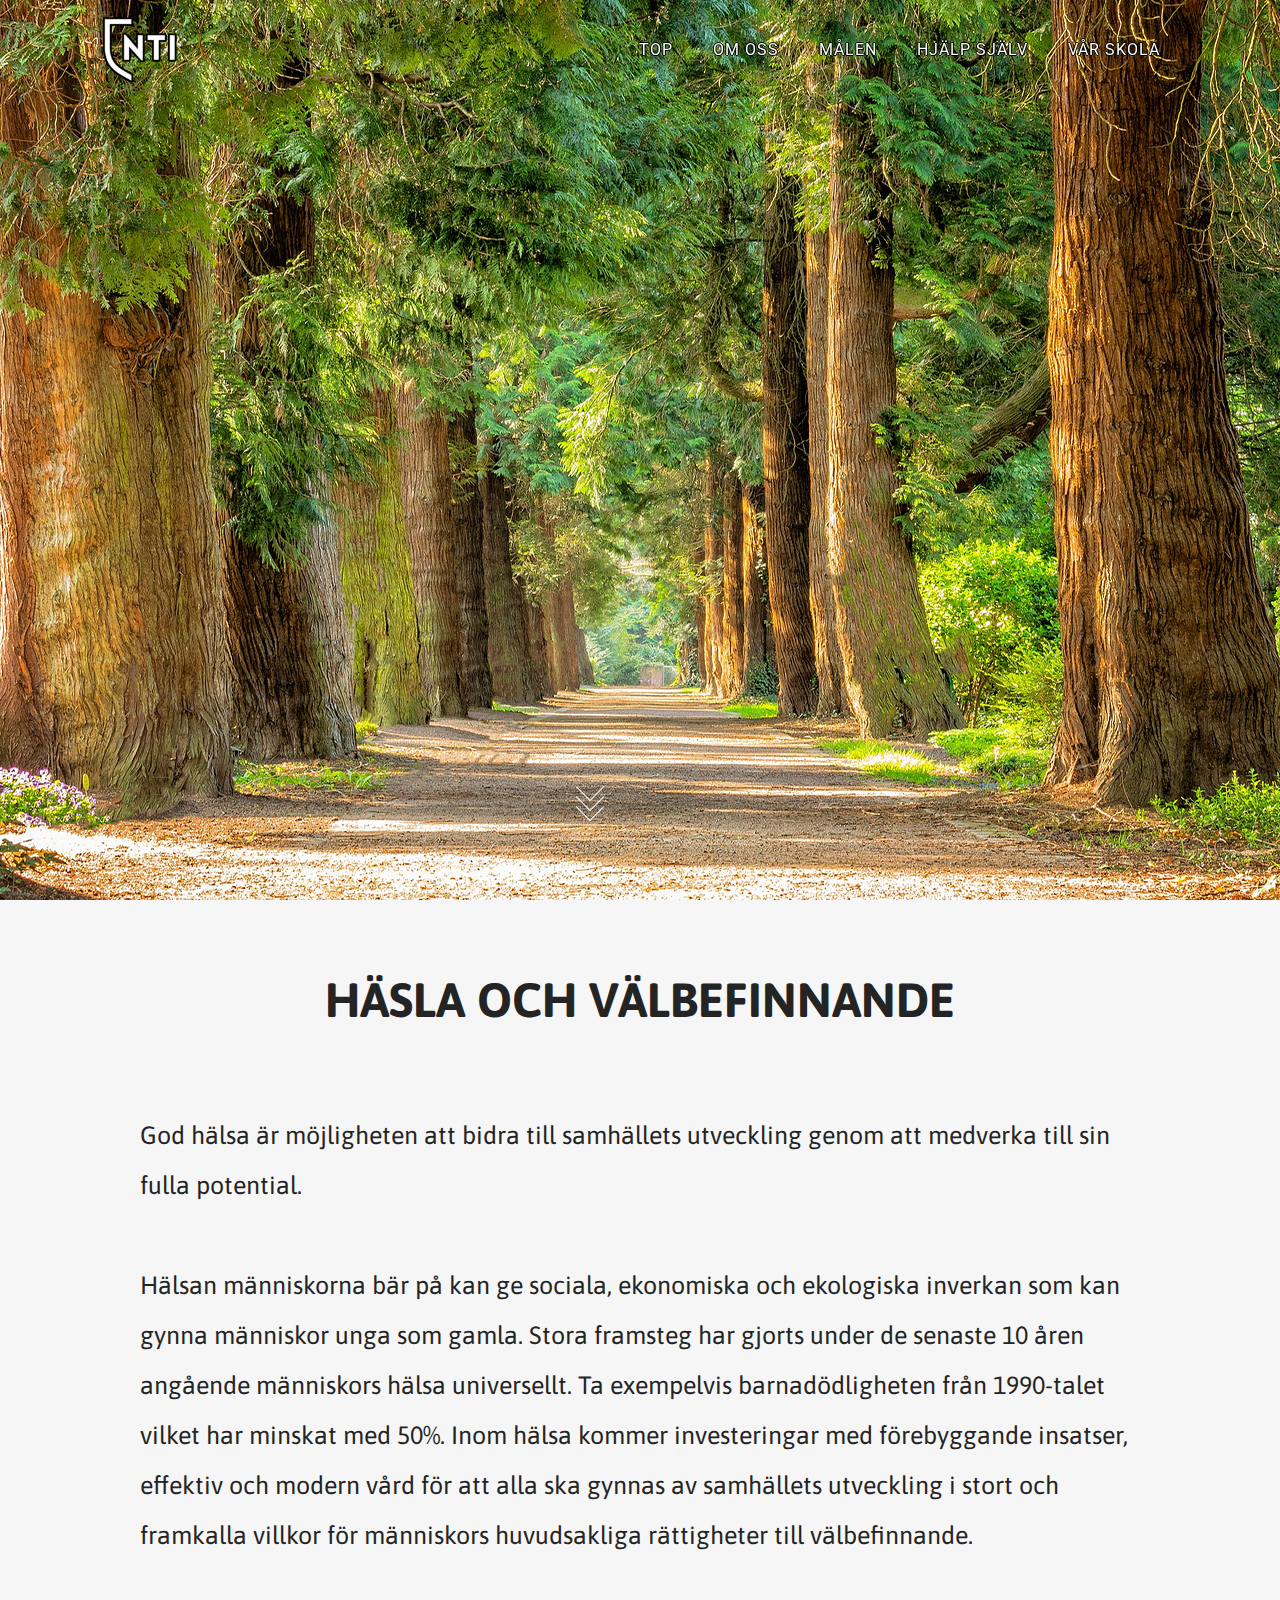
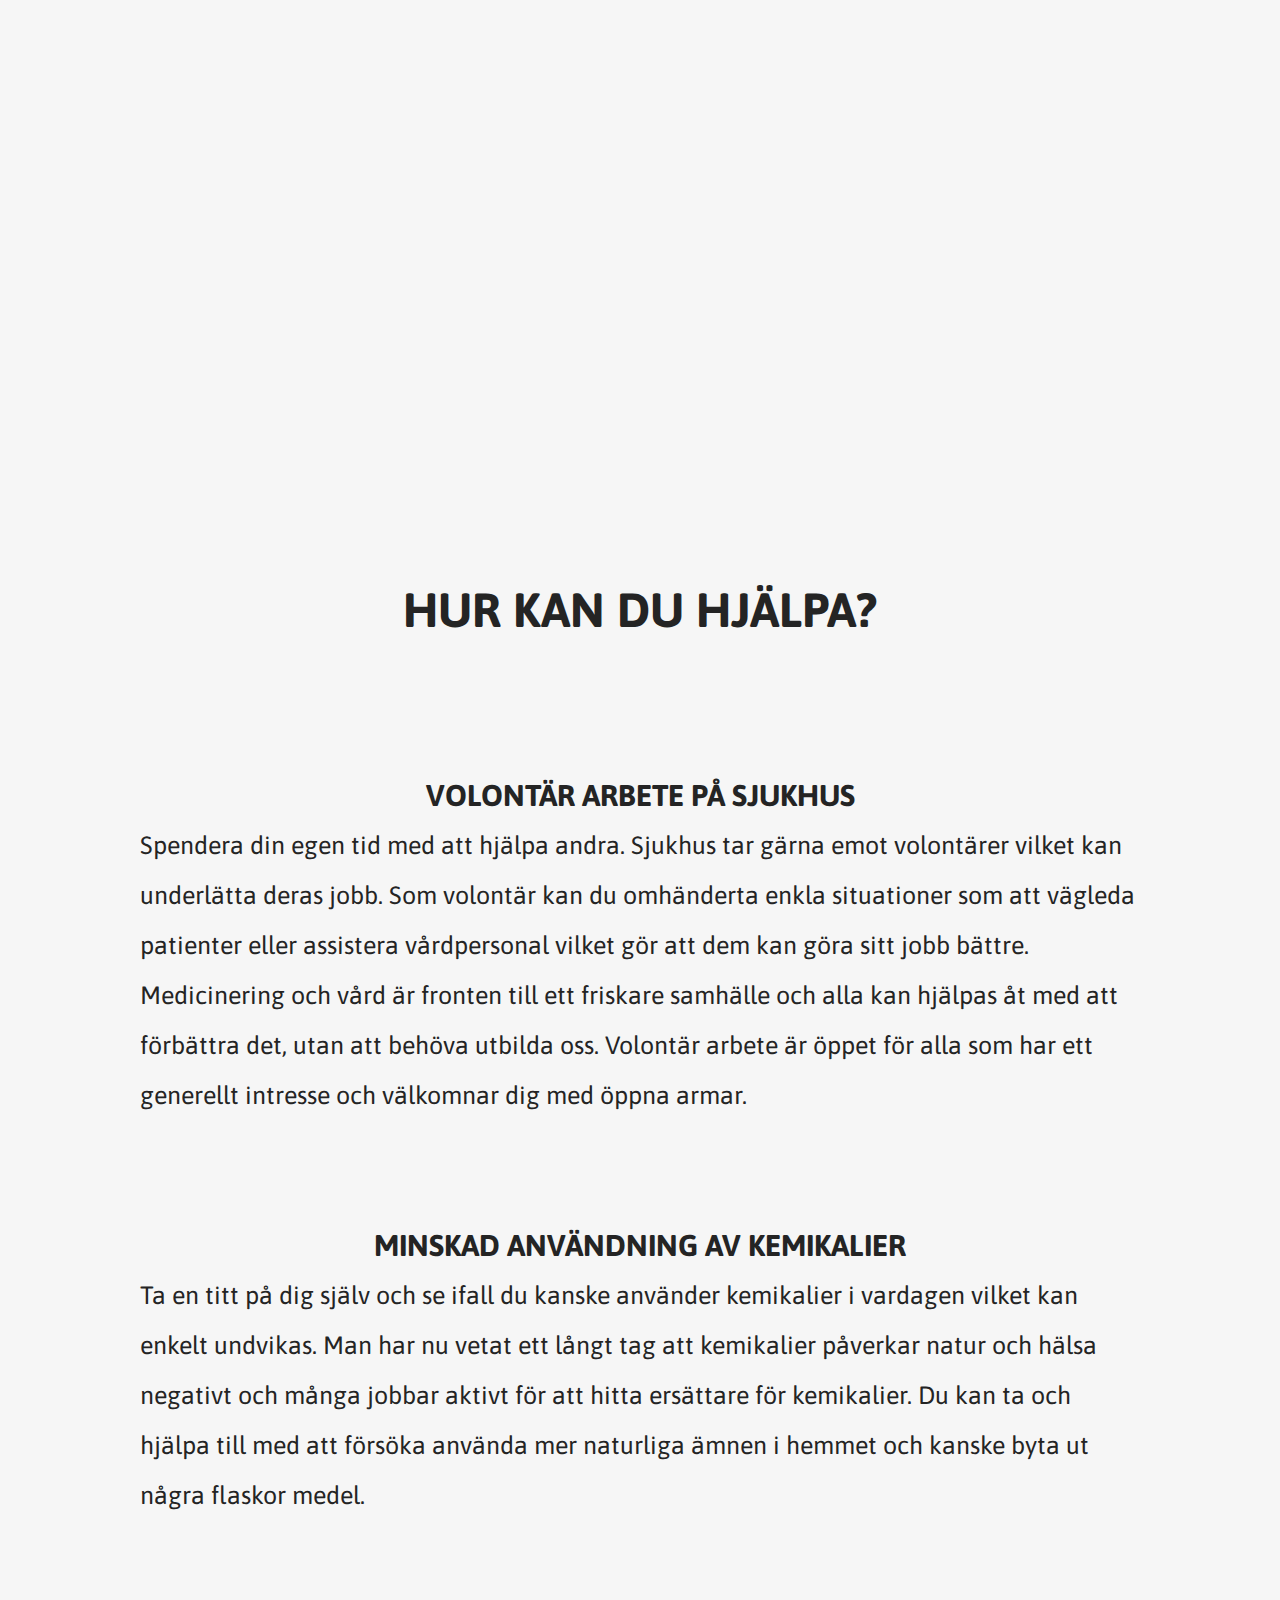
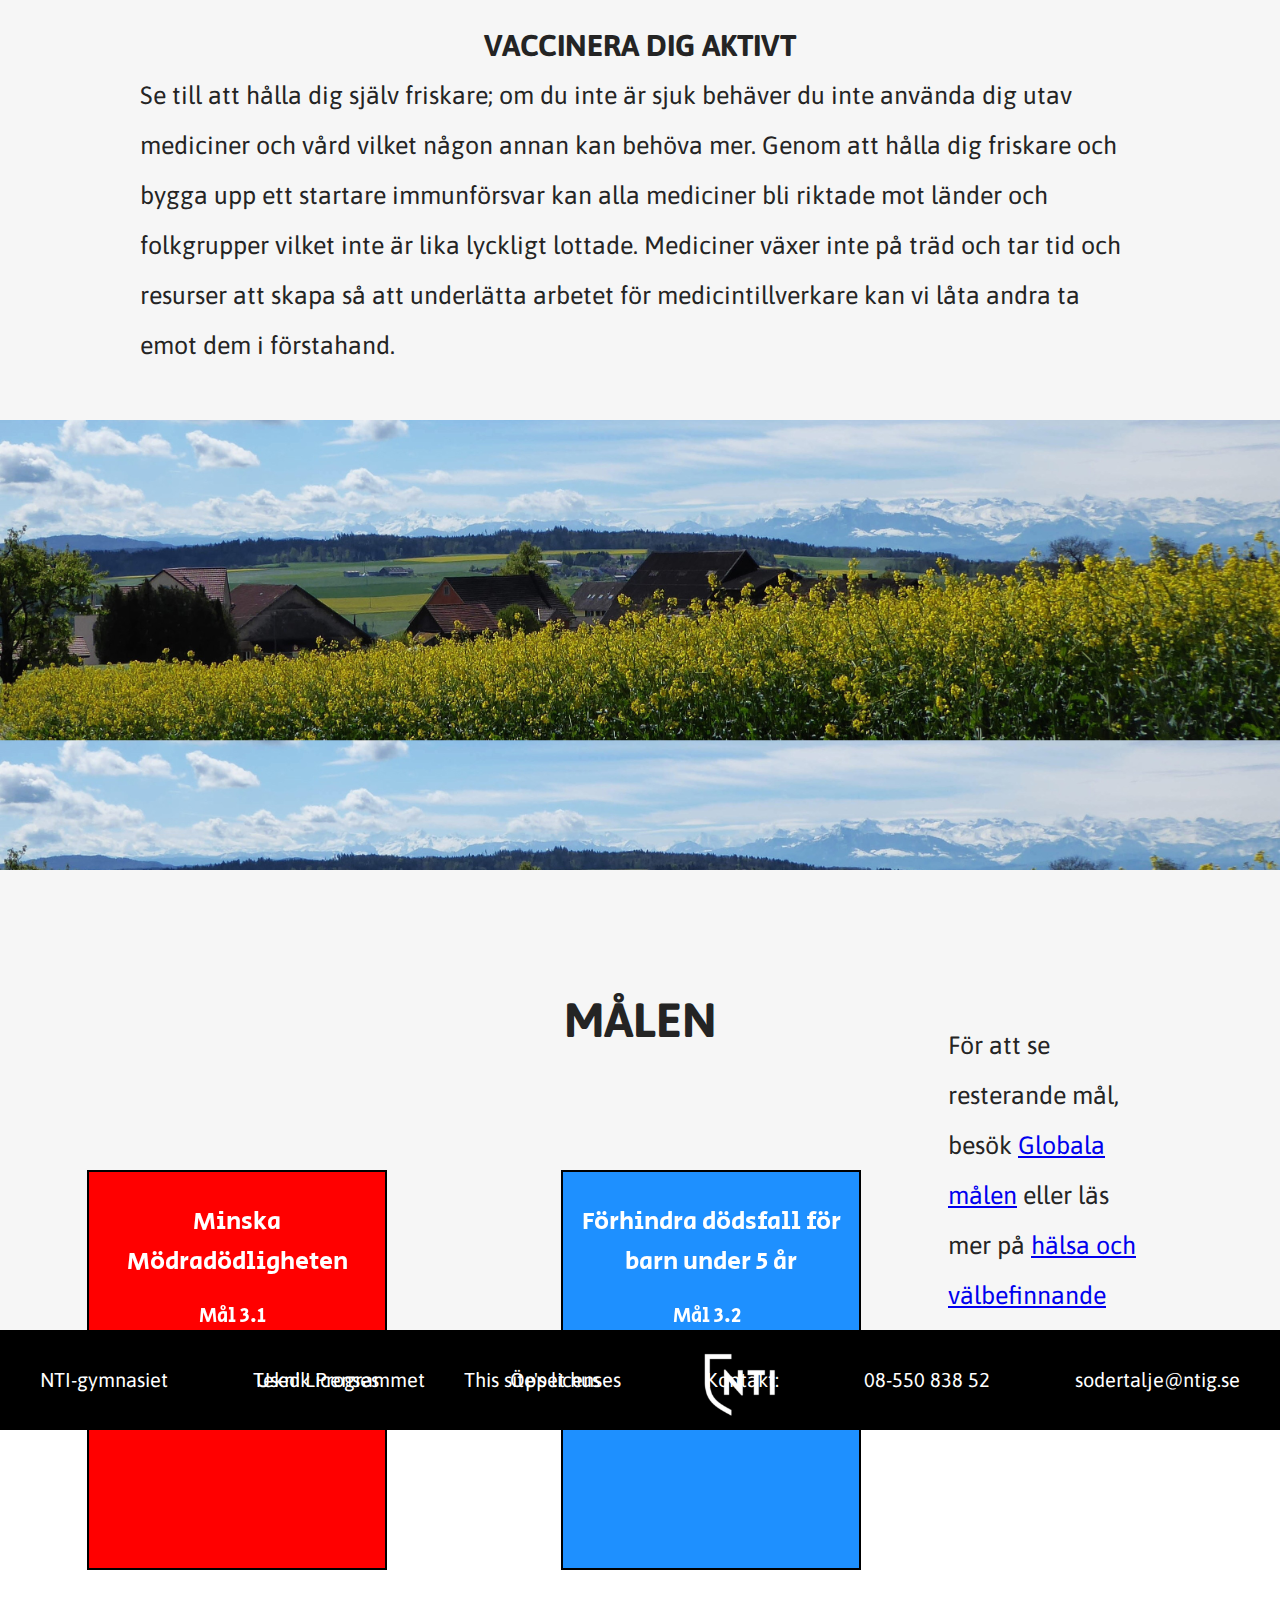
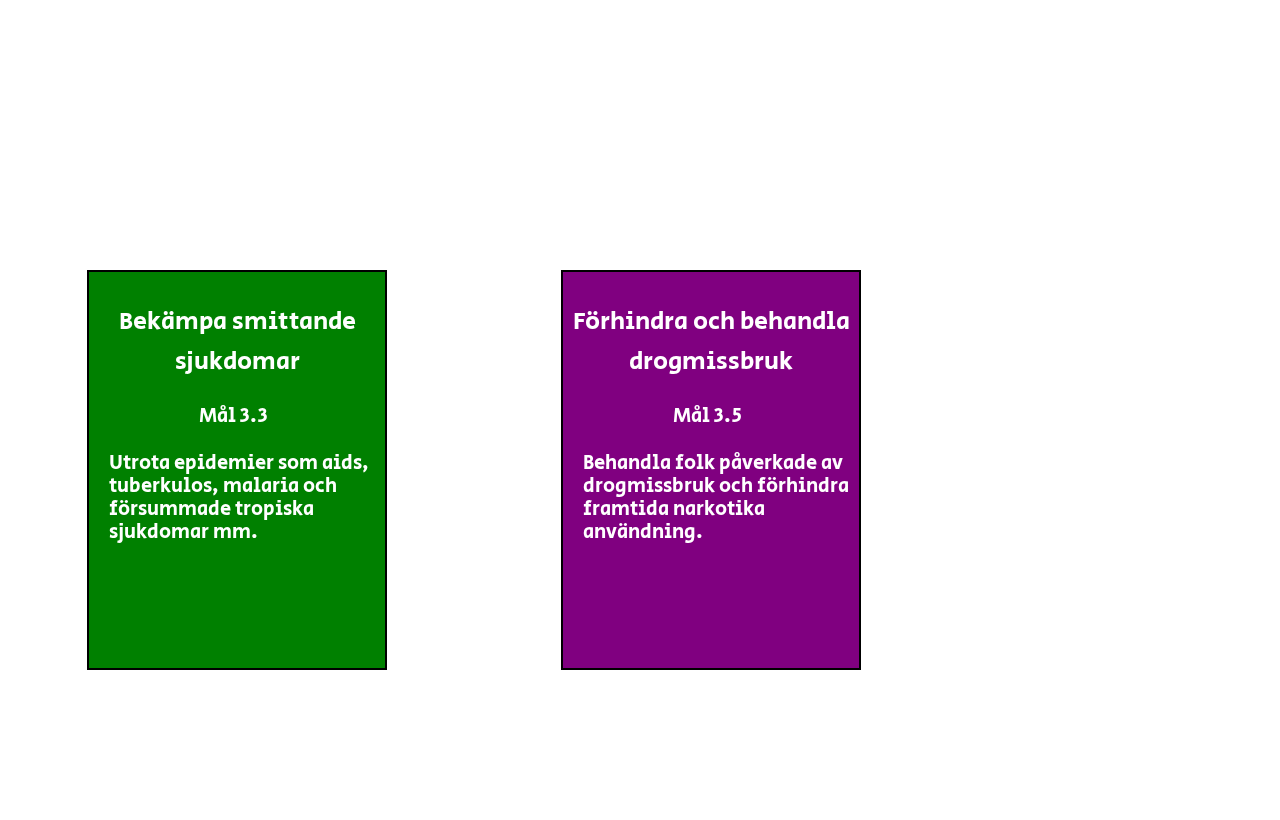
==== index.html @ 6df435c3 "Moved the html files to the root dir" ====
<!doctype html>
<html lang="sv">

<head>
    <meta charset="utf-8">
    <meta name="viewport" content="width=device-width, initial-scale=1, user-scalable=no">
    <meta http-equiv="X-UA-Compatible" content="ie=edge">
    <title>Hälsa och välbefinnande</title>

    <link rel="stylesheet" type="text/css" href="./styles/style.css">
    <link rel="stylesheet" type="text/css" href="./styles/scrolling.css">
    <link rel="stylesheet" type="text/css" href="./styles/topbar.css">
    <link rel="stylesheet" type="text/css" href="./styles/text.css">
    <link rel="stylesheet" type="text/css" href="./styles/flipcard.css">
</head>

<body>

    <section class="sec1 main" id="pic"></section>
    <section class="sectext">
        <h1 id="rubrik">Häsla och välbefinnande</h1>
        <div class="stycke">
            <p>God hälsa är möjligheten att bidra till samhällets utveckling genom att medverka till sin fulla potential.</p>
            <p>
                Hälsan människorna bär på kan ge sociala, ekonomiska och ekologiska inverkan som kan gynna människor unga som gamla. 
                Stora framsteg har gjorts under de senaste 10 åren angående människors hälsa universellt. Ta exempelvis barnadödligheten 
                från 1990-talet vilket har minskat med 50%. Inom hälsa kommer investeringar med förebyggande insatser, effektiv och modern 
                vård för att alla ska gynnas av samhällets utveckling i stort och framkalla villkor för människors huvudsakliga rättigheter till välbefinnande.
            </p>
        </div>

    
        <div class="widepic" id="mountain">
            <div id="anchor3"></div>
        </div>
       

        <h1 id="rubrik">Hur kan du hjälpa?</h1>
        <div class="stycke">
            <h2 id="underrubrik">volontär arbete på sjukhus</h2>
            <p>
                Spendera din egen tid med att hjälpa andra. Sjukhus tar gärna emot volontärer vilket kan underlätta deras jobb.
                Som volontär kan du omhänderta enkla situationer som att vägleda patienter eller assistera vårdpersonal vilket gör att
                dem kan göra sitt jobb bättre. Medicinering och vård är fronten till ett friskare samhälle och alla kan hjälpas åt med
                att förbättra det, utan att behöva utbilda oss. Volontär arbete är öppet för alla som har ett generellt intresse och 
                välkomnar dig med öppna armar.
            </p>

            <h2 id="underrubrik">Minskad användning av kemikalier</h2>
            <p>
                Ta en titt på dig själv och se ifall du kanske använder kemikalier i vardagen vilket kan enkelt undvikas. Man har nu 
                vetat ett långt tag att kemikalier påverkar natur och hälsa negativt och många jobbar aktivt för att hitta ersättare 
                för kemikalier. Du kan ta och hjälpa till med att försöka använda mer naturliga ämnen i hemmet och kanske byta ut 
                några flaskor medel.
            </p>

            <h2 id="underrubrik">Vaccinera dig aktivt</h2>
            <p>
                Se till att hålla dig själv friskare; om du inte är sjuk behäver du inte använda dig utav mediciner och vård
                vilket någon annan kan behöva mer. Genom att hålla dig friskare och bygga upp ett startare immunförsvar kan alla
                mediciner bli riktade mot länder och folkgrupper vilket inte är lika lyckligt lottade. Mediciner växer inte på träd och tar tid 
                och resurser att skapa så att underlätta arbetet för medicintillverkare kan vi låta andra ta emot dem i förstahand.
            </p>
        </div>

    
        <div class="widepic" id="landscape">
            <div id="anchor2"></div>
        </div>
        

        <h1 id="rubrik">målen</h1>

        <!--FLIP CARDS-->

        <!--3.1-->
        <div class="flip-card">
            <div class="flip-card-inner">
                <div class="flip-card-front" id="fc-röd">
                    <h1 class="fc-titlemål">Minska Mödradödligheten</h1>
                    <h2 class="fc-mål" id="lower">Mål 3.1</h2>
                    <p id="lowerp">
                        Minska mödradödligheten till 70 dödsfall per 100,000 förlossningar.
                    </p>
                </div>
                <div class="flip-card-back" id="fc-röd">
                    <h1 class="fc-titlemål">Mödradödligheten</h1>
                    <h2 class="fc-mål">Mål 3.1</h2>
                    <p id="fc-p">
                        Målen är att sänka mödradödligheten från 1000 dödsfall per 100,000 förlossning till 70 dödsfall. I fattiga
                        länder har mödradödligheten blivit ett problem på grund av deras tendens att skaffa stora familjer trots
                        deras dåliga sjukvård.
                    </p>
                </div>
            </div>
        </div>

        <!--3.2-->
        <div class="flip-card">
            <div class="flip-card-inner">
                <div class="flip-card-front" id="fc-blå">
                    <h1 class="fc-titlemål">Förhindra dödsfall för barn under 5 år</h1>
                    <h2 class="fc-mål" id="lower">Mål 3.2</h2>
                    <p id="lowerp">
                        Inga spädbarn eller barn under 5 år sla dö av orsaker som kan förebyggas.
                    </p>
                </div>
                <div class="flip-card-back" id="fc-blå">
                    <h1 class="fc-titlemål">Förhindra dödsfall</h1>
                    <h2 class="fc-mål">Mål 3.2</h2>
                    <p id="fc-p">År 2030 ska vi sträva om att inga spädbarn eller barn under 5 år ska dö av orsaker 
                        som kan förebyggas. Idag har vi 25 dödsfall per 1000 levande födda målet är att alla länder
                        bör samarbeta för att minska den antalet dödligheten till 12 dödsfall per 1000 döda.
                    </p>
                </div>
            </div>
        </div>

        <!--3.3-->
        <div class="flip-card">
            <div class="flip-card-inner">
                <div class="flip-card-front" id="fc-grön">
                    <h1 class="fc-titlemål">Bekämpa smittande sjukdomar</h1>
                    <h2 class="fc-mål" id="lower">Mål 3.3</h2>
                    <p id="lowerp">
                        Utrota epidemier som aids, tuberkulos, malaria och försummade tropiska sjukdomar mm.
                    </p>
                </div>
                <div class="flip-card-back" id="fc-grön">
                    <h1 class="fc-titlemål">Sjukdomar</h1>
                    <h2 class="fc-mål">Mål 3.3</h2>
                    <p id="fc-p">
                        I 2016 blev 18,000 personer Aids diagnoserade. Målet är att utrota epidemier som aids, 
                        tuberkulos, malaria och försummade tropiska sjukdomar samt bekämpa hepatit, vattenburna sjukdomar 
                        och andra smittsamma sjukdomar intill 2030. 
                    </p>
                </div>
            </div>
        </div>

        <!--3.5-->
        <div class="flip-card">
            <div class="flip-card-inner">
                <div class="flip-card-front" id="fc-lila">
                    <h1 class="fc-titlemål">Förhindra och behandla drogmissbruk</h1>
                    <h2 class="fc-mål" id="lower">Mål 3.5</h2>
                    <p id="lowerp">
                        Behandla folk påverkade av drogmissbruk och förhindra framtida narkotika användning.
                    </p>
                </div>
                <div class="flip-card-back" id="fc-lila">
                    <h1 class="fc-titlemål">Drogmissbruk</h1>
                    <h2 class="fc-mål">Mål 3.5</h2>
                    <p id="fc-p">
                        Alkoholmissbruk, drogmissbruk och även narkotikamissbruk är ett stort problem idag vi ska satsa
                        på att höja insatserna så vi kan förhindra och behandla det på ett bättre sätt.
                    </p>
                </div>
            </div>
        </div>
        
        <div id="stycke">
            <p>
                För att se resterande mål, besök <a href="https://www.globalamalen.se" target="_blank">Globala målen</a> eller läs mer
                på <a href="https://www.globalamalen.se/om-globala-malen/mal-3-halsa-och-valbefinnande/" target="_blank">
                hälsa och välbefinnande</a>
            </p>
        </div>



        <!--        FOOTER      -->
        <footer>
            <ul id="footer-left">
                <li><a href="https://www.ntigymnasiet.se/sodertalje/" target="_blank">NTI-gymnasiet</a></li>
                <li><a href="https://www.ntigymnasiet.se/program/informations-och-medieteknik/sodertalje/" target="_blank">Teknik Programmet</a></li>
                <li><a href="https://www.ntigymnasiet.se/sodertalje/oppet-hus/" target="_blank">Öppet hus</a></li>
            </ul>
            <a href="https://www.ntigymnasiet.se/sodertalje/" target="_blank"><img src="./images/nti_images/logo.png"></a>
            <ul id="footer-right">
                <li><a href="./README.md">Used Licenses</a></li>
                <li><a href="./LICENSE">This site's licenses</a></li>
                <li>Kontakt:</li>
                <li>08-550 838 52</li>
                <li>sodertalje@ntig.se</li>
            </ul>
        </footer>


    </section>

    <!-- TOP PAGE ARROW -->
    <a href="#anchor1">  
    <div class="box" id="box">
        <span></span>
        <span></span>
        <span></span>
    </div>
    </a>    

    <nav>
    	<div class="logo">
    		<a href="https://www.ntigymnasiet.se/sodertalje/" target="_blank"><img src="./images/nti_images/logo-stroke.png"></a>
    	</div>

    	<ul>
            <li><a href="#">TOP</a></li>
    		<li><a href="om-oss.html">OM OSS</a></li>
    		<li><a href="#anchor2">MÅLEN</a></li>
            <li><a href="#anchor3">HJÄLP SJÄLV</a></li>
    		<li><a href="https://www.ntigymnasiet.se/sodertalje/" target="_blank">VÅR SKOLA</a></li>
    	</ul>
    </nav>

    <script src="https://code.jquery.com/jquery-3.2.1.js"></script>
    <script src="./scripts/script.js"></script>
</body>
</html>
---- styles/style.css ----
@charset "utf-8";
@import url('https://fonts.googleapis.com/css?family=Asap');

html {
	scroll-behavior: smooth;
}

* {
	margin: 0;
	padding: 0;
	box-sizing: border-box;
}

section {
	height: 100vh;
	width: 100%;
	box-sizing: border-box;
}

section.sec1 {
	
	background-size: 150%;
	background-position: center center;
	background-attachment: fixed;
	
	background-image: url(../images/slider_images/avenue.jpg);
}

/*FOR PARALLAX FUNCTION IN script.js*/
.notransition {
	transition: none !important;
}


/*WIDE PICS*/
div.widepic {
	position: relative;
	margin: 50px auto;
	background-size: 100%;
	width: 100%;
	height: 450px;
}
div#mountain {
	background-image: url(../images/wide_images/daylight-environment-forest.jpg); 
}
div#landscape {
	background-image: url(../images/wide_images/landscape.jpg)
}


/*FOOTER*/
footer {
	display: block;
	position: relative;
	bottom: 0;
	width: 100%;
	height: 100px;
	background-color: black;
	opacity: 1;
}
footer ul{
	position: absolute;
	top: 0;
	font-family: 'Asap';
	font-size: 20px;
	display: inline;
}

footer ul#footer-left{
	left: 0;
}

footer ul#footer-right{
	right: 0;
}

footer ul li{
	display: inline;
	margin: 20px;
	color: white;
	padding: 10px 20px;
	transition: .5s;
}
footer img{
	position: absolute;
	width: 80px;
	height: 80px;
	top: 15px;
	left: 700px;
}
footer ul li a{
	text-decoration: none;
	color: white;
}
footer ul li:hover{
	color: #fff;
	background: #333;
	cursor: pointer;
}
---- styles/scrolling.css ----
@charset "utf-8";
.box{
	position: absolute;
	top: 93%;
	left: 50%;
	transform: translate(-50px, -50px);
	transition: 0.5s;
}

.box:hover{
	cursor: pointer;
}

.box span{
	background-attachment: fixed;
}

.box span{
	display: block;
	width: 20px;
	height: 20px;
	border-bottom: 1px solid #fff;
	border-right: 1px solid #fff;
	transform: rotate(45deg);
	margin: -10px;
	animation: animate 2s infinite;
}

.box span:nth-child(2){
	animation-delay: -0.2s;
}

.box span:nth-child(3){
	animation-delay: -0.4s;
}

@keyframes animate{
	0%
	{
		opacity: 0;
		transform: rotate(45deg) translate(-20px, -20px);
	}
    50%
	{
		opacity: 1;
	}
	100%
	{
		opacity: 0;
		transform: rotate(45deg) translate(20px, 20px);
	}
}
---- styles/topbar.css ----
@charset "utf-8";
@import url('https://fonts.googleapis.com/css?family=Roboto:700');

nav{
	position: fixed;
	top: 0;
	left: 0;
	width: 100%;
	height: 100px;
	padding: 10px 100px;
	box-sizing: border-box;
	transition: 0.5s;
}

nav.black{
	background: rgba(0, 0, 0, 0.8);
	height: 80px;
	padding: 10px 50px;
}

nav .logo{
	float: left;
}

nav .logo img{
	height: 80px;
	transition: 0.5s;
}

nav.black .logo img{
	height: 60px;
}

nav ul{
	float: right;
	margin: 0;
	padding: 0;
	display: flex;
}

nav ul li{
	list-style: none;
}

nav ul li a{
	line-height: 80px;
	color: white;
	text-shadow: -1px 0 black, 0 1px black, 1px 0 black, 0 -1px black;
	letter-spacing: 1px;
	padding: 10px 20px;
	font-family: 'Roboto', sans-serif;
	text-decoration: none;
	text-transform: uppercase;
	transition: .5s;
}

nav.black ul li a{
	color: #fff;
	line-height: 60px;
}

nav ul li a:hover{
	color: #fff;
	background: #333;
}
---- styles/text.css ----
@charset "utf-8";
@import url('https://fonts.googleapis.com/css?family=Secular+One');

section.sectext{
	height: 100%;
    width: 100%;
	background-color: #f6f6f6;
	background-position: center;
	line-height: 100px;
	font-size: 48px;
	color: #242424;
	font-family: 'Secular One';
	transform: uppercase;
	position: relative;
}

section.sectext #rubrik{
    margin: 0;
    padding: 0;
	font-size: 48px;
	text-align: center;
	position: relative;
	top: 50px;
	font-family: 'Asap';
	font-weight: bold;
	text-transform: uppercase;
}
section.sectext #underrubrik{
	margin-top: 50px;
	padding: 0;
	font-size: 30px;
	text-align: center;
	position: relative;
	top: 50px;
	font-family: 'Asap';
	font-weight: bold;
	text-transform: uppercase;
}

section.sectext div.stycke{
	font-family: 'Asap';
	width: 1000px;
	position: relative;
	line-height: 50px;
	font-size: 25px;
	margin: 10px auto;
	padding-top: 50px;
}
div.stycke p{
	padding-top: 50px;
}
section.sectext div#stycke{
	font-family: 'Asap';
	font-size: 25px;
	margin: 0 auto;
	margin-bottom: 10px;
	line-height: 50px;
	width: 1000px;
}


/*anchors*/
div#anchor1{
	position: absolute;
	top: -80px;
	z-index: -1;
}
div#anchor2{
	position: absolute;
	bottom: 80px;
	z-index: -1;
}
div#anchor3{
	position: absolute;
	bottom: 80px;
	z-index: -1;
}
---- styles/flipcard.css ----
@charset "utf-8";

.flip-card{
    background-color: transparent;
    perspective: 1000px;
    margin: 150px 87px;
    width: 300px;
    height: 400px;
    float: left;
}

.flip-card-inner{
    position: relative;
    width: 100%;
    height: 100%;
    text-align: center;
    transition: transform 0.8s;
    transform-style: preserve-3d;
    border: 2px solid black;
}

.flip-card:hover .flip-card-inner{
    transform: rotateY(180deg);
}

.flip-card-front, .flip-card-back{
    position: absolute;
    width: 100%;
    height: 100%;
    backface-visibility: hidden;
}

.flip-card-front {
    background-color: transparent;
    color: white;
}

.flip-card-back {
    background-color: dodgerblue;
    color: white;
    transform: rotateY(180deg);
    position: relative;
}

.fc-title{
    font-size: 29px;
    margin: 0;
    padding: 0;
    font-weight: 200;
}
.fc-undertitle{
    font-size: 15px;
    margin: 0 auto;
    padding: 0;
    position: absolute;
    text-align: center;
    top: 25px;
    left: 60px;
    font-weight: 100;
}
.flip-card-back p{
    font-size: 25px;
    margin: 0;
    padding: 0;
    line-height: 15px;
    padding-top: 50px;
}

.uppgifterlist{
    text-align: left;
    margin: 0;
    padding: 0;
    font-size: 20px;
    line-height: 20px;
    position: absolute;
    left: 70px;
    top: 170px;
}

.flip-card .flip-card-inner .flip-card-front img{
    width: 100%;
    height: 100%;
}

/*COLORING*/
#fc-röd{
    background-color: red;
}
#fc-blå{
    background-color: dodgerblue;
}
#fc-grön{
    background-color: green;
}
#fc-lila{
    background-color: purple;
}

/*INDEX FRONT CARD STYLING*/
.fc-titlemål{
    position: absolute;
    font-size: 25px;
    line-height: 40px;
    top: 30px;
    width: 100%;
    text-align: center;
    font-weight: 100;
}
.fc-mål{
    font-size: 20px;
    font-weight: 100;
    position: absolute;
    left: 110px;
    top: 45px;
}
#fc-p{
    font-size: 20px;
    font-weight: 100;
    line-height: 23px;
    text-align: left;
    width: 90%;
    position: absolute;
    left: 20px;
    top: 80px;
}
#lower{
    margin-top: 50px;
}
#lowerp{
    font-size: 20px;
    font-weight: 100;
    line-height: 23px;
    text-align: left;
    width: 90%;
    position: absolute;
    left: 20px;
    top: 80px;
    margin-top: 100px;
}
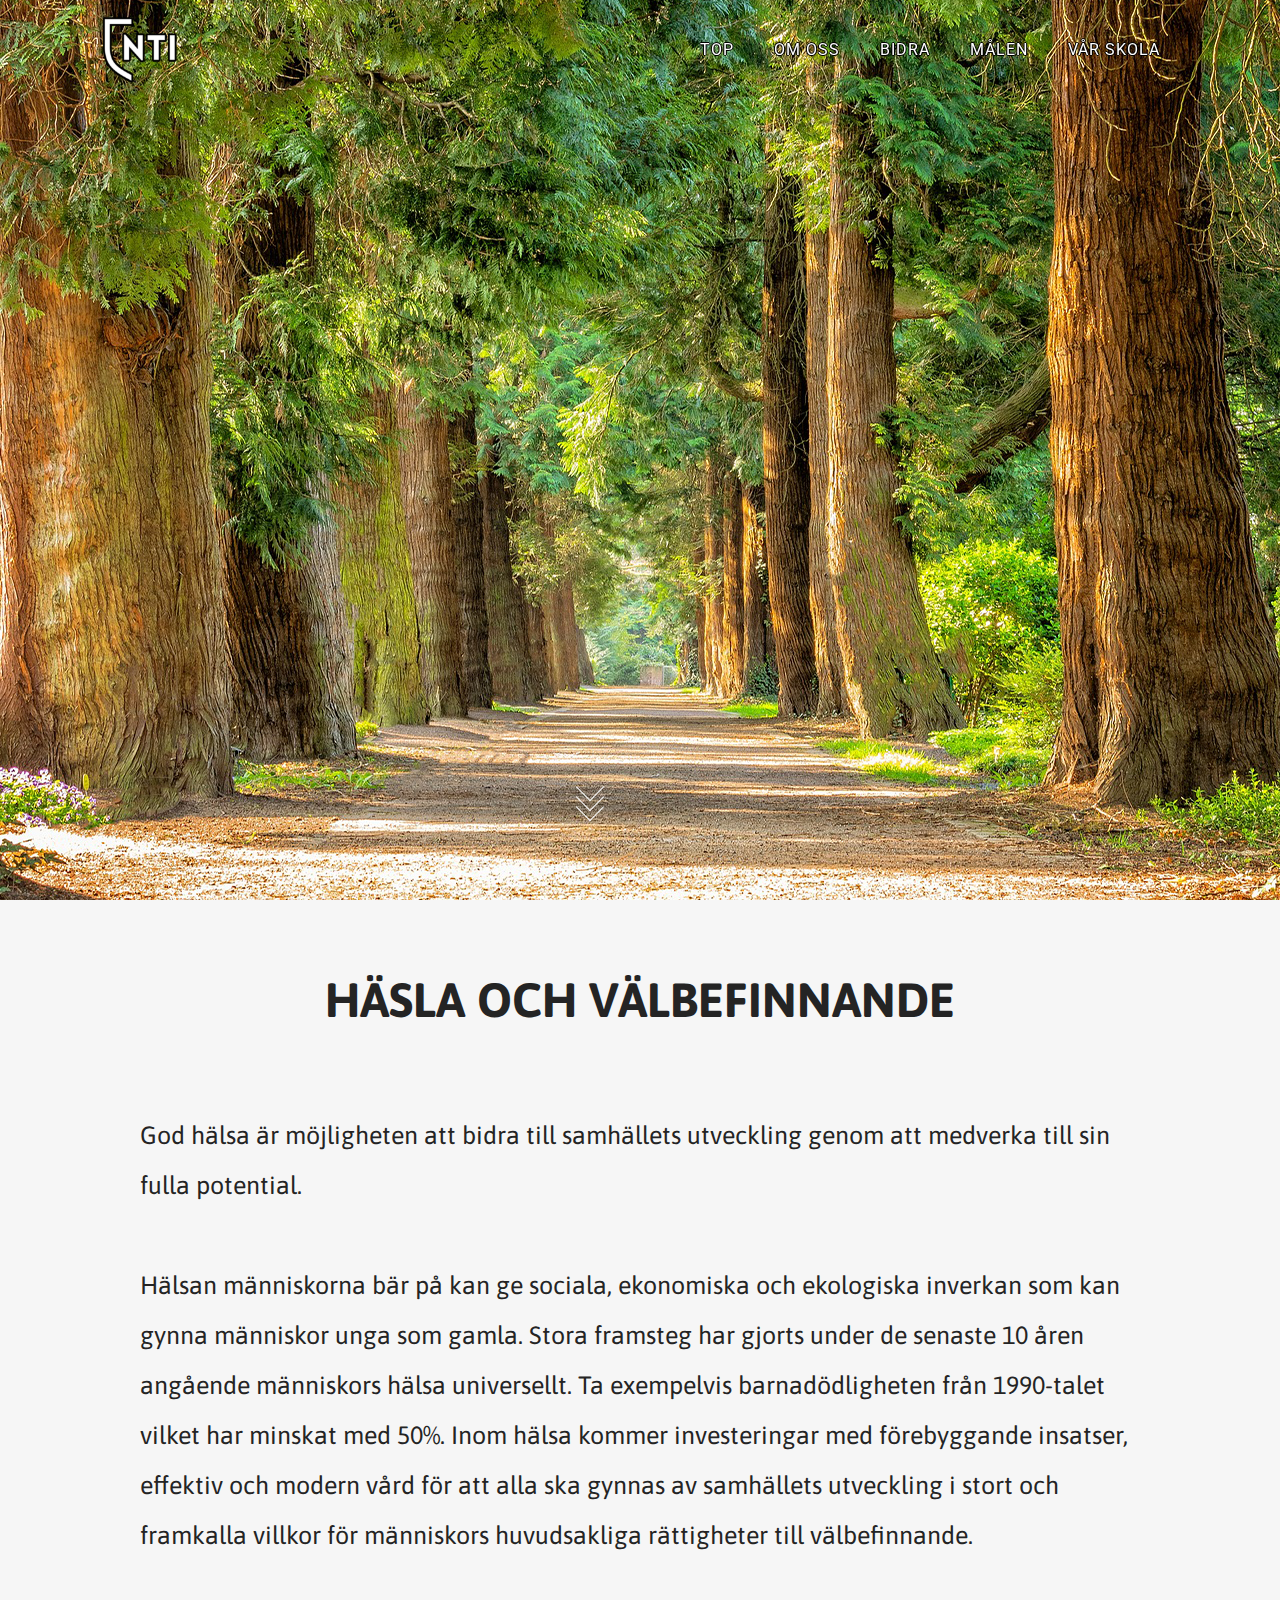
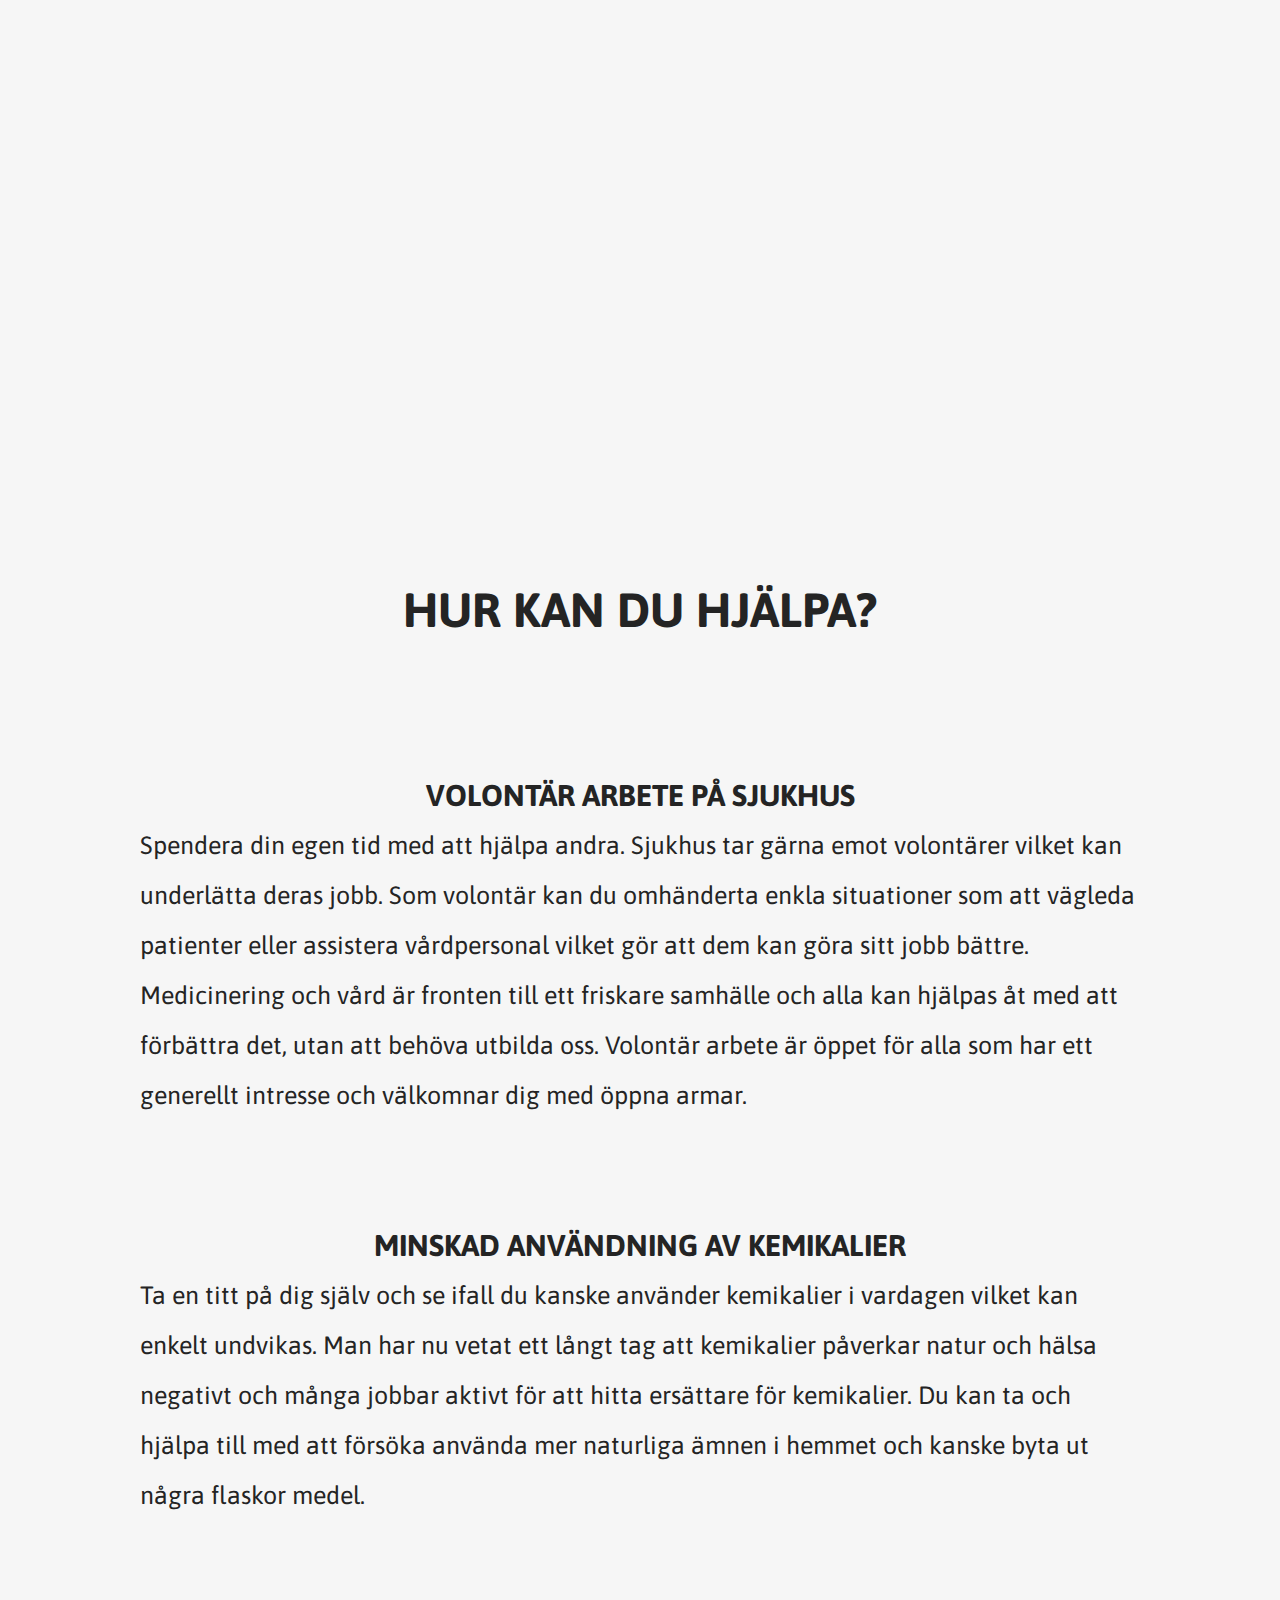
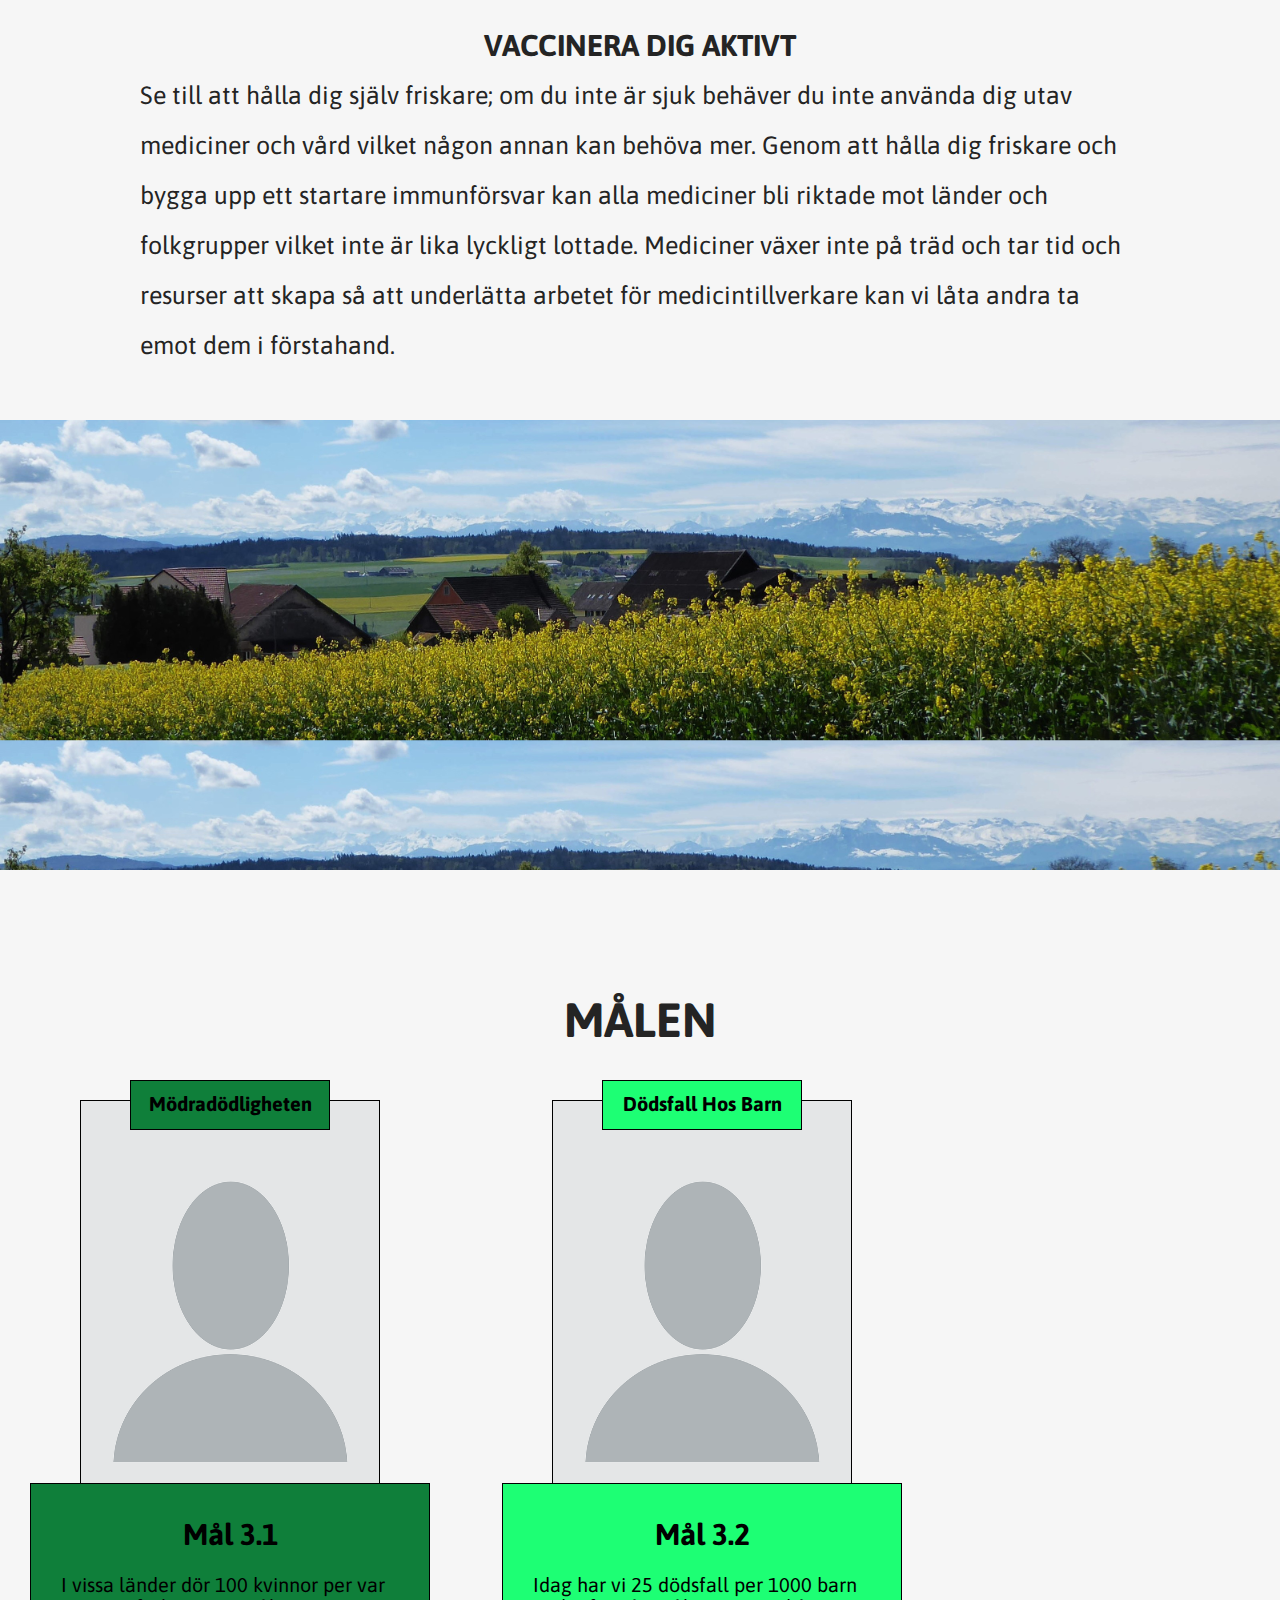
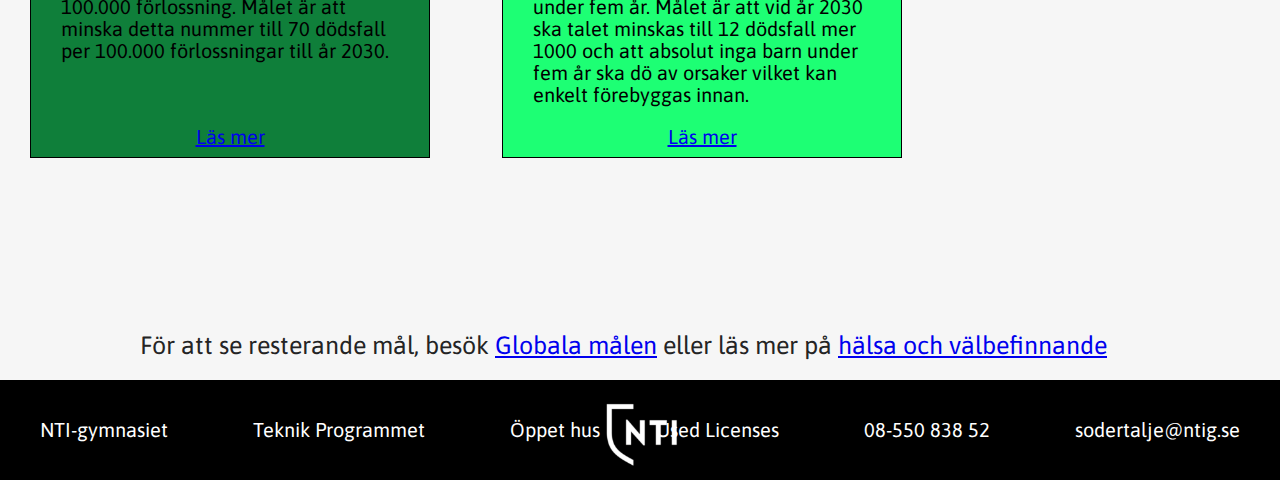
==== commit 7db8c569: "Fixed" ====
--- a/index.html
+++ b/index.html
@@ -5,19 +5,22 @@
     <meta charset="utf-8">
     <meta name="viewport" content="width=device-width, initial-scale=1, user-scalable=no">
     <meta http-equiv="X-UA-Compatible" content="ie=edge">
-    <title>Hälsa och välbefinnande</title>
+    <title>God Hälsa och välbefinnande</title>
 
     <link rel="stylesheet" type="text/css" href="./styles/style.css">
     <link rel="stylesheet" type="text/css" href="./styles/scrolling.css">
     <link rel="stylesheet" type="text/css" href="./styles/topbar.css">
     <link rel="stylesheet" type="text/css" href="./styles/text.css">
-    <link rel="stylesheet" type="text/css" href="./styles/flipcard.css">
+    <link rel="stylesheet" type="text/css" href="./styles/cards.css">
 </head>
 
 <body>
 
     <section class="sec1 main" id="pic"></section>
     <section class="sectext">
+
+        <div id="anchor1"></div>
+
         <h1 id="rubrik">Häsla och välbefinnande</h1>
         <div class="stycke">
             <p>God hälsa är möjligheten att bidra till samhällets utveckling genom att medverka till sin fulla potential.</p>
@@ -72,93 +75,82 @@
         <h1 id="rubrik">målen</h1>
 
         <!--FLIP CARDS-->
-
-        <!--3.1-->
-        <div class="flip-card">
-            <div class="flip-card-inner">
-                <div class="flip-card-front" id="fc-röd">
-                    <h1 class="fc-titlemål">Minska Mödradödligheten</h1>
-                    <h2 class="fc-mål" id="lower">Mål 3.1</h2>
-                    <p id="lowerp">
-                        Minska mödradödligheten till 70 dödsfall per 100,000 förlossningar.
-                    </p>
-                </div>
-                <div class="flip-card-back" id="fc-röd">
-                    <h1 class="fc-titlemål">Mödradödligheten</h1>
-                    <h2 class="fc-mål">Mål 3.1</h2>
-                    <p id="fc-p">
-                        Målen är att sänka mödradödligheten från 1000 dödsfall per 100,000 förlossning till 70 dödsfall. I fattiga
-                        länder har mödradödligheten blivit ett problem på grund av deras tendens att skaffa stora familjer trots
-                        deras dåliga sjukvård.
-                    </p>
-                </div>
-            </div>
-        </div>
-
-        <!--3.2-->
-        <div class="flip-card">
-            <div class="flip-card-inner">
-                <div class="flip-card-front" id="fc-blå">
-                    <h1 class="fc-titlemål">Förhindra dödsfall för barn under 5 år</h1>
-                    <h2 class="fc-mål" id="lower">Mål 3.2</h2>
-                    <p id="lowerp">
-                        Inga spädbarn eller barn under 5 år sla dö av orsaker som kan förebyggas.
-                    </p>
-                </div>
-                <div class="flip-card-back" id="fc-blå">
-                    <h1 class="fc-titlemål">Förhindra dödsfall</h1>
-                    <h2 class="fc-mål">Mål 3.2</h2>
-                    <p id="fc-p">År 2030 ska vi sträva om att inga spädbarn eller barn under 5 år ska dö av orsaker 
-                        som kan förebyggas. Idag har vi 25 dödsfall per 1000 levande födda målet är att alla länder
-                        bör samarbeta för att minska den antalet dödligheten till 12 dödsfall per 1000 döda.
-                    </p>
-                </div>
-            </div>
-        </div>
-
-        <!--3.3-->
-        <div class="flip-card">
-            <div class="flip-card-inner">
-                <div class="flip-card-front" id="fc-grön">
-                    <h1 class="fc-titlemål">Bekämpa smittande sjukdomar</h1>
-                    <h2 class="fc-mål" id="lower">Mål 3.3</h2>
-                    <p id="lowerp">
-                        Utrota epidemier som aids, tuberkulos, malaria och försummade tropiska sjukdomar mm.
-                    </p>
-                </div>
-                <div class="flip-card-back" id="fc-grön">
-                    <h1 class="fc-titlemål">Sjukdomar</h1>
-                    <h2 class="fc-mål">Mål 3.3</h2>
-                    <p id="fc-p">
-                        I 2016 blev 18,000 personer Aids diagnoserade. Målet är att utrota epidemier som aids, 
-                        tuberkulos, malaria och försummade tropiska sjukdomar samt bekämpa hepatit, vattenburna sjukdomar 
-                        och andra smittsamma sjukdomar intill 2030. 
-                    </p>
-                </div>
-            </div>
-        </div>
-
-        <!--3.5-->
-        <div class="flip-card">
-            <div class="flip-card-inner">
-                <div class="flip-card-front" id="fc-lila">
-                    <h1 class="fc-titlemål">Förhindra och behandla drogmissbruk</h1>
-                    <h2 class="fc-mål" id="lower">Mål 3.5</h2>
-                    <p id="lowerp">
-                        Behandla folk påverkade av drogmissbruk och förhindra framtida narkotika användning.
-                    </p>
-                </div>
-                <div class="flip-card-back" id="fc-lila">
-                    <h1 class="fc-titlemål">Drogmissbruk</h1>
-                    <h2 class="fc-mål">Mål 3.5</h2>
-                    <p id="fc-p">
-                        Alkoholmissbruk, drogmissbruk och även narkotikamissbruk är ett stort problem idag vi ska satsa
-                        på att höja insatserna så vi kan förhindra och behandla det på ett bättre sätt.
-                    </p>
-                </div>
-            </div>
-        </div>
-        
+        <article>
+            <ul class="cards">
+                <li>
+                    <div>
+                        <h1 class="namesign" id="greencolor1">Mödradödligheten</h1>
+                        <img src="images/goal_images/mal1.jpg" alt="Bild för mål 3.1">
+                        <div class="cards-content" id="greencolor1">
+                            <h2>Mål 3.1</h2>
+                            <p>
+                                I vissa länder dör 100 kvinnor per var 100.000 förlossning. 
+                                Målet är att minska detta nummer till 70 dödsfall per 100.000
+                                förlossningar till år 2030.
+                            </p>
+                            <div>
+                                <a href="https://www.globalamalen.se/om-globala-malen/mal-3-halsa-och-valbefinnande/">Läs mer</a>
+                            </div>
+                           </div>
+                    </div>
+                </li>
+                <li>
+                    <div>
+                        <h1 class="namesign" id="greencolor2">Dödsfall hos barn</h1>
+                        <img src="images/goal_images/mal2.jpg" alt="Bild för mål 3.2">
+                        <div class="cards-content" id="greencolor2">
+                            <h2>Mål 3.2</h2>
+                            <p>
+                                Idag har vi 25 dödsfall per 1000 barn under fem år. Målet är att
+                                vid år 2030 ska talet minskas till 12 dödsfall mer 1000 och att 
+                                absolut inga barn under fem år ska dö av orsaker vilket kan enkelt
+                                förebyggas innan.
+                            </p>
+                            <div>
+                                <a href="https://www.globalamalen.se/om-globala-malen/mal-3-halsa-och-valbefinnande/">Läs mer</a>
+                            </div>
+                        </div>
+                    </div>
+                </li>
+                <li>
+                    <div>
+                        <h1 class="namesign" id="greencolor3">Smittande sjukdomar</h1>
+                        <img src="images/goal_images/mal3.jpg" alt="Bild för mål 3.3">
+                        <div class="cards-content" id="greencolor3">
+                            <h2>Mål 3.3</h2>
+                            <p>
+                                I 2018 blev 18.000 personer aids diagnoserade, en sjukdom vilket
+                                garanterar ett kort liv. Målet är att utrota epidemier som
+                                aids, tuberkulos, malaria och andra smittsamma sjukdomar intill 2030.
+                            </p>
+                            <div>
+                                <a href="https://www.globalamalen.se/om-globala-malen/mal-3-halsa-och-valbefinnande/">Läs mer</a>
+                            </div>
+                        </div>
+                    </div>
+                </li>
+                <li>
+                    <div>
+                        <h1 class="namesign" id="greencolor4">Drogmissbruk</h1>
+                        <img src="images/goal_images/mal5.jpg" alt="Bild för mål 3.5">
+                        <div class="cards-content" id="greencolor4">
+                            <h2>Mål 3.5</h2>
+                            <p>
+                                Alkoholmissbruk, drogmissbruk och även narkotikamissbruk är ett stort 
+                                problem idag vi ska satsa på att höja insatserna så vi kan förhindra och 
+                                behandla det på ett bättre sätt.
+                            </p>
+                            <div>
+                                <a href="https://www.globalamalen.se/om-globala-malen/mal-3-halsa-och-valbefinnande/">Läs mer</a>
+                            </div>
+                        </div>
+                    </div>
+                </li>
+            </ul>
+        </article>
+
+
+
         <div id="stycke">
             <p>
                 För att se resterande mål, besök <a href="https://www.globalamalen.se" target="_blank">Globala målen</a> eller läs mer
@@ -169,23 +161,20 @@
 
 
 
-        <!--        FOOTER      -->
+        <!--        FOOTER    -->
         <footer>
             <ul id="footer-left">
                 <li><a href="https://www.ntigymnasiet.se/sodertalje/" target="_blank">NTI-gymnasiet</a></li>
                 <li><a href="https://www.ntigymnasiet.se/program/informations-och-medieteknik/sodertalje/" target="_blank">Teknik Programmet</a></li>
                 <li><a href="https://www.ntigymnasiet.se/sodertalje/oppet-hus/" target="_blank">Öppet hus</a></li>
             </ul>
-            <a href="https://www.ntigymnasiet.se/sodertalje/" target="_blank"><img src="./images/nti_images/logo.png"></a>
+            <a href="https://www.ntigymnasiet.se/sodertalje/" target="_blank"><img src="./images/nti_images/logo.png" alt="NTI logga"></a>
             <ul id="footer-right">
                 <li><a href="./README.md">Used Licenses</a></li>
-                <li><a href="./LICENSE">This site's licenses</a></li>
-                <li>Kontakt:</li>
                 <li>08-550 838 52</li>
                 <li>sodertalje@ntig.se</li>
             </ul>
         </footer>
-
 
     </section>
 
@@ -200,14 +189,14 @@
 
     <nav>
     	<div class="logo">
-    		<a href="https://www.ntigymnasiet.se/sodertalje/" target="_blank"><img src="./images/nti_images/logo-stroke.png"></a>
+    		<a href="https://www.ntigymnasiet.se/sodertalje/" target="_blank"><img src="./images/nti_images/logo-stroke.png" alt="NTI logga"></a>
     	</div>
 
     	<ul>
             <li><a href="#">TOP</a></li>
     		<li><a href="om-oss.html">OM OSS</a></li>
+            <li><a href="#anchor3">BIDRA</a></li>
     		<li><a href="#anchor2">MÅLEN</a></li>
-            <li><a href="#anchor3">HJÄLP SJÄLV</a></li>
     		<li><a href="https://www.ntigymnasiet.se/sodertalje/" target="_blank">VÅR SKOLA</a></li>
     	</ul>
     </nav>
--- a/styles/style.css
+++ b/styles/style.css
@@ -86,7 +86,7 @@
 	width: 80px;
 	height: 80px;
 	top: 15px;
-	left: 700px;
+	left: 47%;
 }
 footer ul li a{
 	text-decoration: none;
--- a/styles/text.css
+++ b/styles/text.css
@@ -1,5 +1,5 @@
 @charset "utf-8";
-@import url('https://fonts.googleapis.com/css?family=Secular+One');
+@import url('https://fonts.googleapis.com/css?family=Asap');
 
 section.sectext{
 	height: 100%;
@@ -9,7 +9,7 @@
 	line-height: 100px;
 	font-size: 48px;
 	color: #242424;
-	font-family: 'Secular One';
+	font-family: 'Asap';
 	transform: uppercase;
 	position: relative;
 }
--- a/styles/cards.css
+++ b/styles/cards.css
@@ -0,0 +1,119 @@
+@charset "utf-8";
+@import url('https://fonts.googleapis.com/css?family=Asap');
+
+article {
+    width: 100%;
+    height: 900px;
+    overflow: hidden;
+    overflow-y: scroll;
+}
+
+ul.cards {
+    width: 100%;
+}
+
+ul.cards > li {
+    display: inline-block;
+    zoom: 1;
+    margin: 30px;
+    margin-bottom: 300px;
+}
+
+ul.cards li div {
+    position: relative;
+    color: black;
+    margin: 50px;
+}
+
+ul.cards li div h1 {
+    border: solid black 1px;
+    position: absolute;
+    top: -20px;
+    left: 50px;
+    width: 200px;
+    height: 50px;
+    font: 'Asap';
+    font-size: 20px;
+    text-align: center;
+    line-height: 45px;
+    text-transform: capitalize;
+}
+
+ul.cards li div img {
+    border: solid black 1px;
+    width: 300px;
+    height: 400px;
+}
+
+ul.cards li div div.cards-content {
+    border: solid black 1px;
+    width: 400px;
+    height: 275px;
+    position: absolute;
+    bottom: -275px;
+    right: -100px;
+}
+
+ul.cards li div div.cards-content h2 {
+    font-size: 30px;
+    text-align: center;
+}
+
+ul.cards li div div.cards-content ul {
+    position: absolute;
+    left: 120px;
+    line-height: 0;
+}
+
+ul.cards li div div.cards-content ul li {
+    font-size: 25px;
+    padding-bottom: 40px;
+}
+
+ul.cards li div div.cards-content p {
+    font-size: 20px;
+    line-height: 22px;
+    position: absolute;
+    top: 90px;
+    left: 30px;
+    width: 350px;
+}
+
+ul.cards li div div.cards-content div{
+    font-size: 20px;
+    position: absolute;
+    bottom: -30px;
+    width: 100%;
+    text-align: center;
+    padding: 0;
+    margin: 0;
+}
+
+
+
+
+#purplecolor1 {
+    background-color: #4F007F;
+}
+#purplecolor2 {
+    background-color: #BB4CFF;
+}
+#purplecolor3 {
+    background-color: #5D267F;
+}
+#purplecolor4 {
+    background-color: #7E00CC;
+}
+
+#greencolor1 {
+    background-color: #0F7F3A;
+}
+#greencolor2 {
+    background-color: #1DFF74;
+}
+#greencolor3 {
+    background-color: #1DFF74;
+}
+#greencolor4 {
+    background-color: #17CC5D;
+}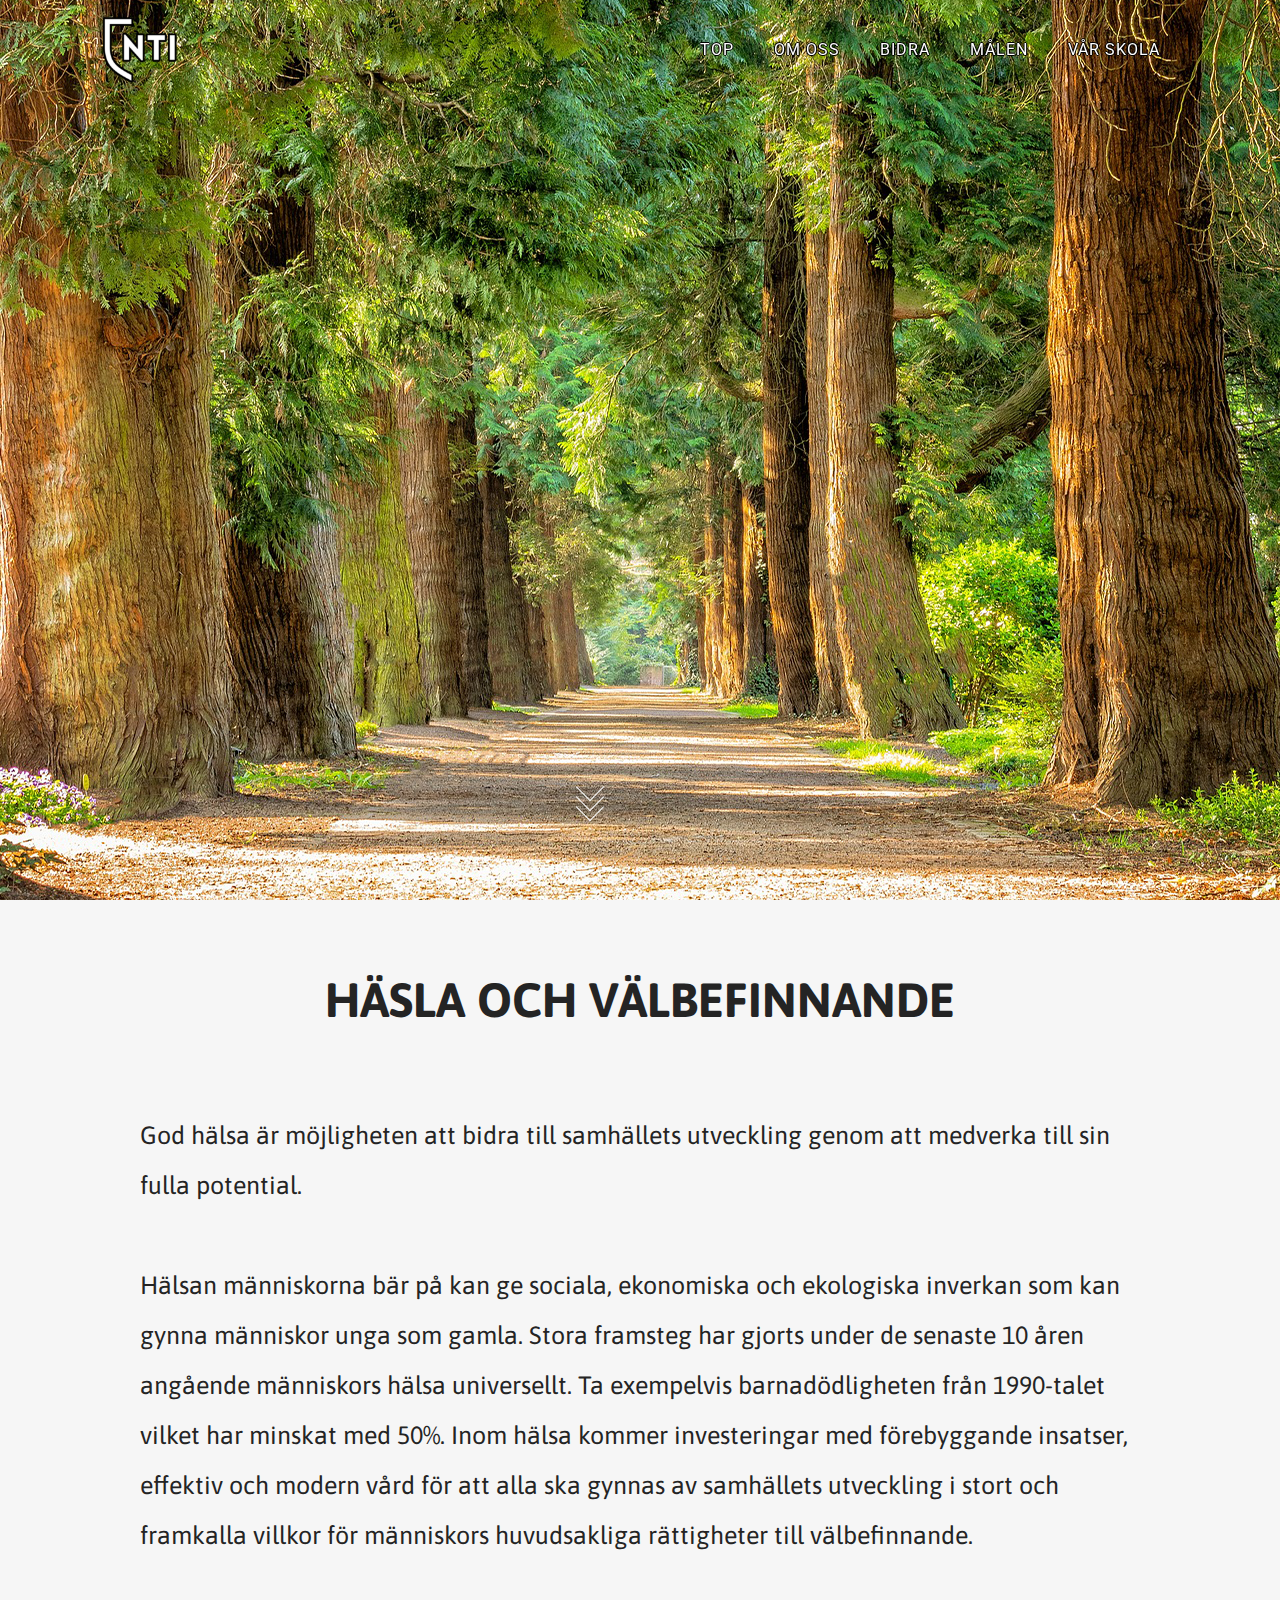
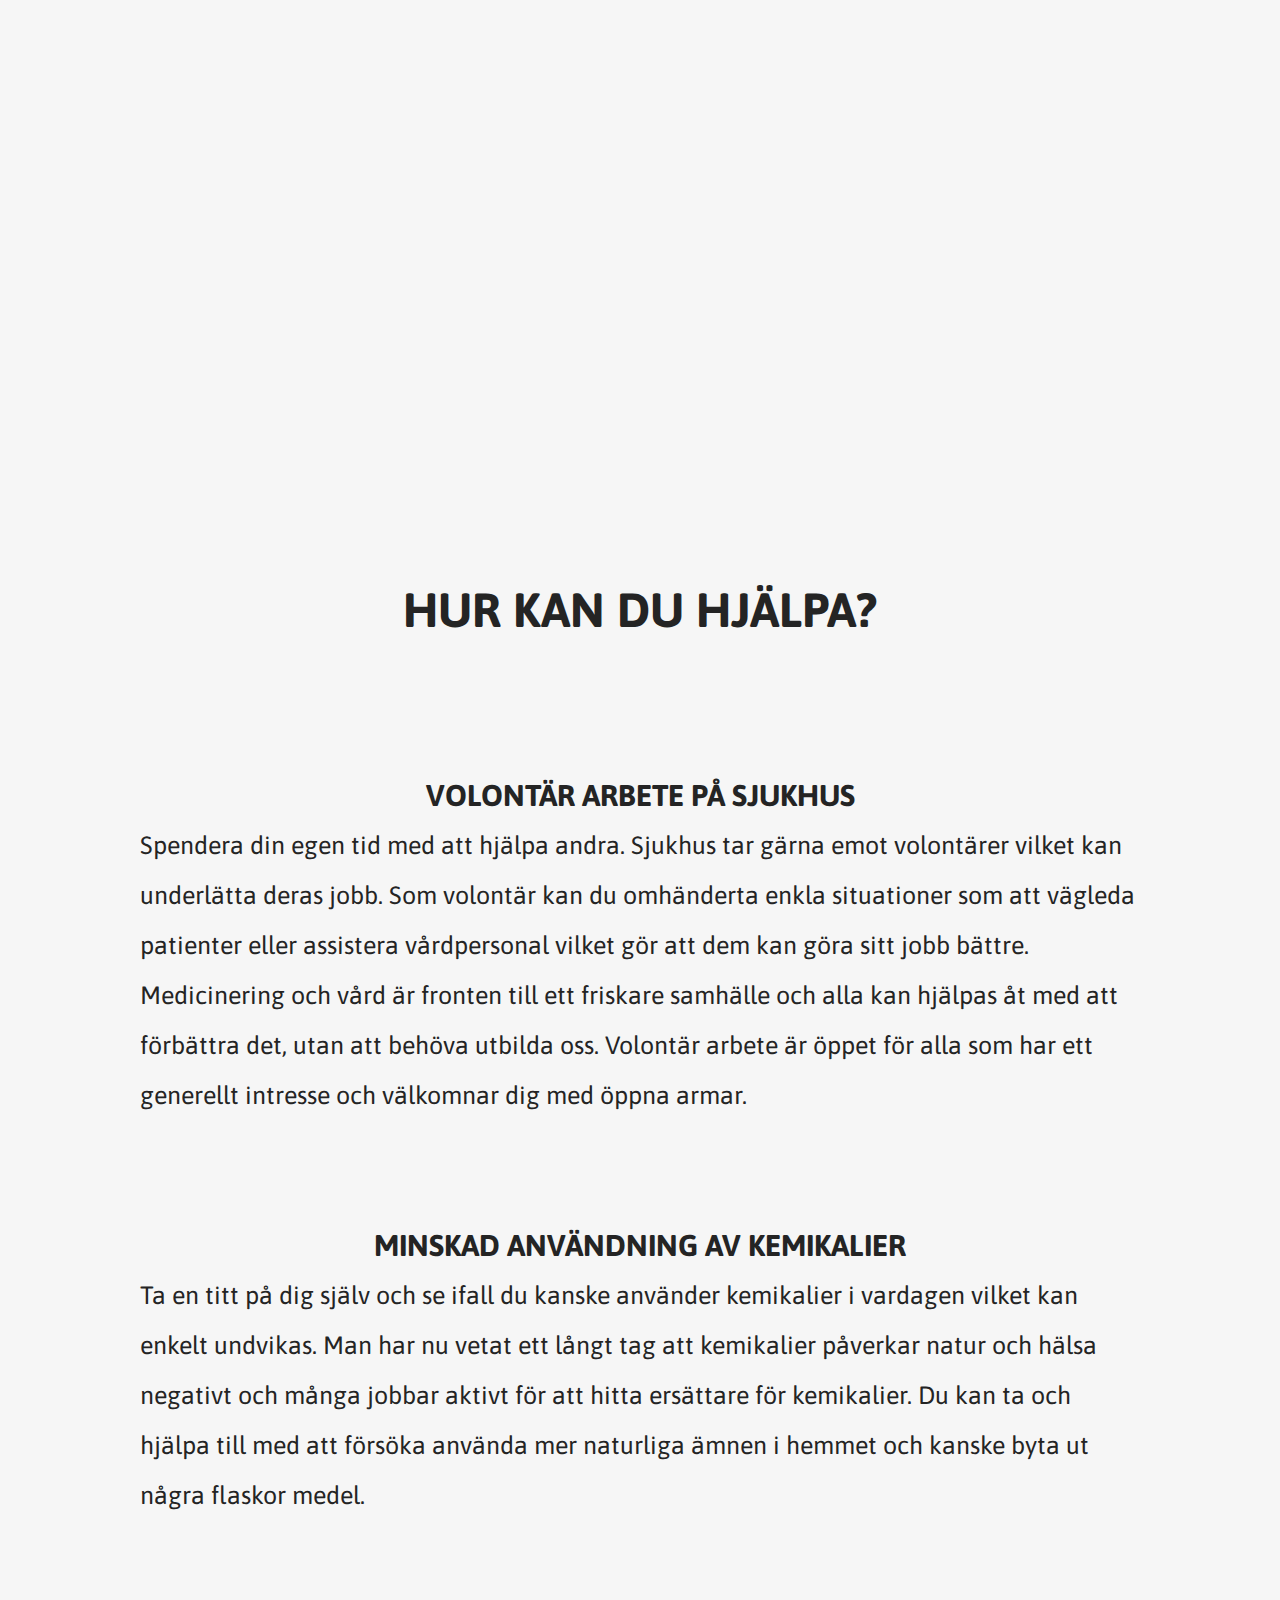
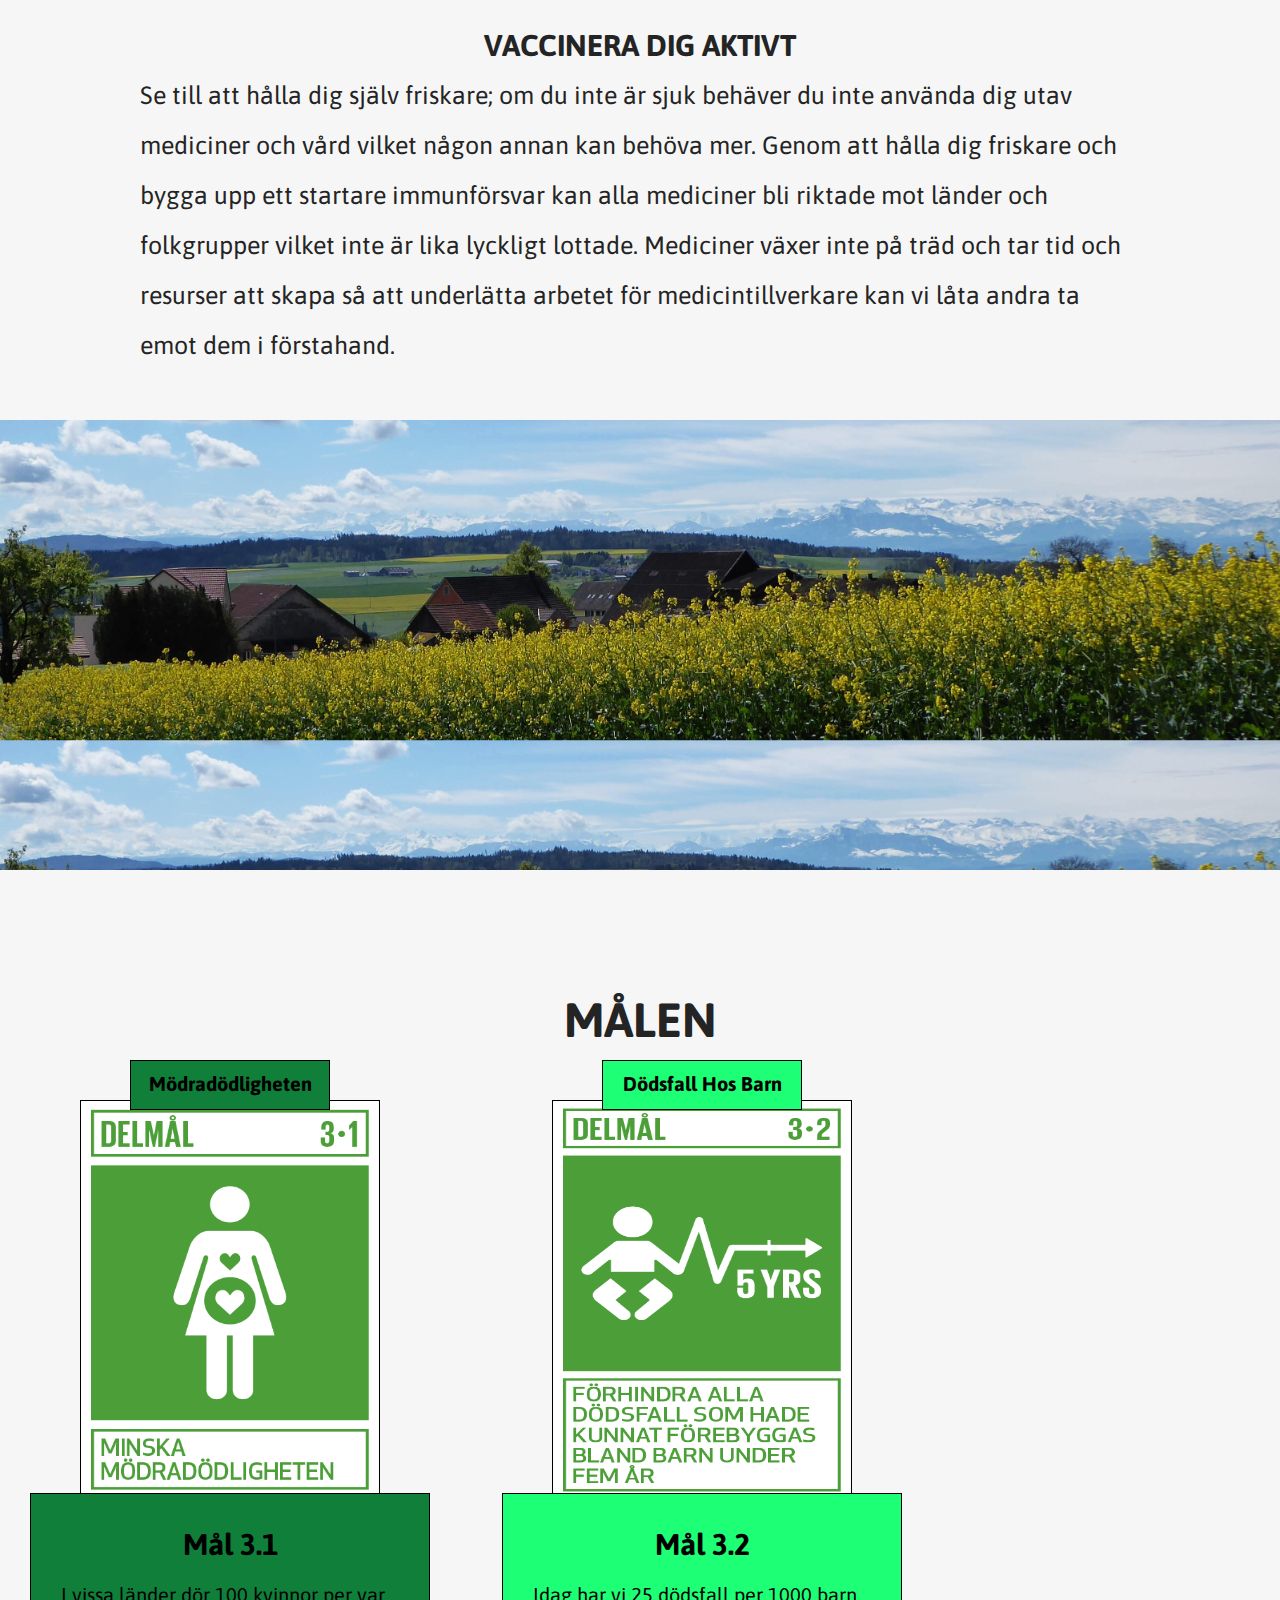
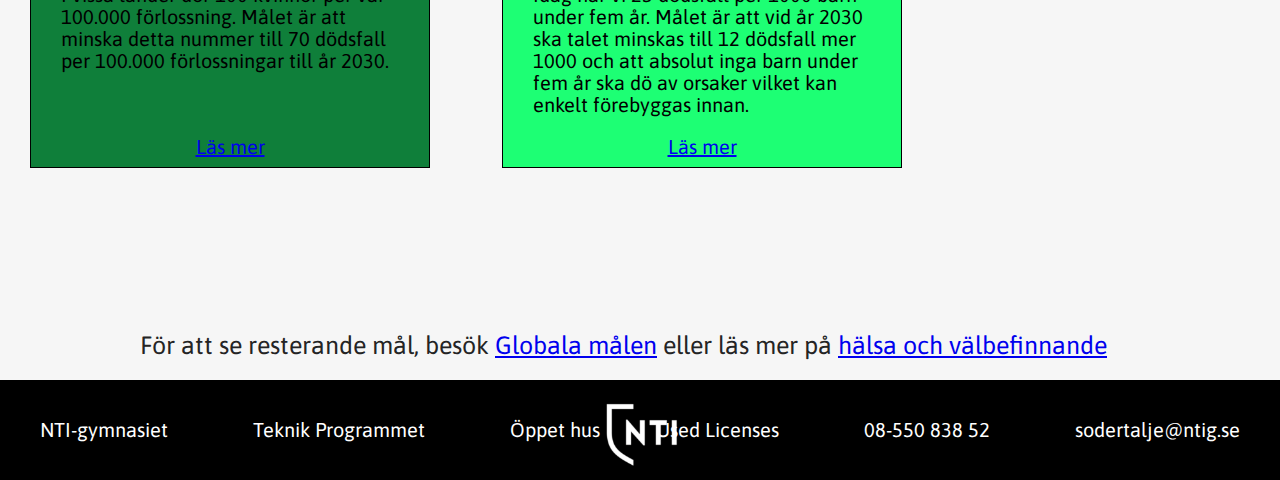
==== commit d80ccc7f: "Bilderna, sista pushen lovar" ====
--- a/index.html
+++ b/index.html
@@ -74,13 +74,13 @@
 
         <h1 id="rubrik">målen</h1>
 
-        <!--FLIP CARDS-->
+        <!--CARDS-->
         <article>
             <ul class="cards">
                 <li>
                     <div>
                         <h1 class="namesign" id="greencolor1">Mödradödligheten</h1>
-                        <img src="images/goal_images/mal1.jpg" alt="Bild för mål 3.1">
+                        <img src="images/goal_images/3.1.png" alt="Bild för mål 3.1">
                         <div class="cards-content" id="greencolor1">
                             <h2>Mål 3.1</h2>
                             <p>
@@ -97,7 +97,7 @@
                 <li>
                     <div>
                         <h1 class="namesign" id="greencolor2">Dödsfall hos barn</h1>
-                        <img src="images/goal_images/mal2.jpg" alt="Bild för mål 3.2">
+                        <img src="images/goal_images/3.2.png" alt="Bild för mål 3.2">
                         <div class="cards-content" id="greencolor2">
                             <h2>Mål 3.2</h2>
                             <p>
@@ -115,7 +115,7 @@
                 <li>
                     <div>
                         <h1 class="namesign" id="greencolor3">Smittande sjukdomar</h1>
-                        <img src="images/goal_images/mal3.jpg" alt="Bild för mål 3.3">
+                        <img src="images/goal_images/3.3.png" alt="Bild för mål 3.3">
                         <div class="cards-content" id="greencolor3">
                             <h2>Mål 3.3</h2>
                             <p>
@@ -132,7 +132,7 @@
                 <li>
                     <div>
                         <h1 class="namesign" id="greencolor4">Drogmissbruk</h1>
-                        <img src="images/goal_images/mal5.jpg" alt="Bild för mål 3.5">
+                        <img src="images/goal_images/3.5.png" alt="Bild för mål 3.5">
                         <div class="cards-content" id="greencolor4">
                             <h2>Mål 3.5</h2>
                             <p>
--- a/styles/cards.css
+++ b/styles/cards.css
@@ -28,7 +28,7 @@
 ul.cards li div h1 {
     border: solid black 1px;
     position: absolute;
-    top: -20px;
+    top: -40px;
     left: 50px;
     width: 200px;
     height: 50px;
@@ -50,7 +50,7 @@
     width: 400px;
     height: 275px;
     position: absolute;
-    bottom: -275px;
+    bottom: -285px;
     right: -100px;
 }
 
